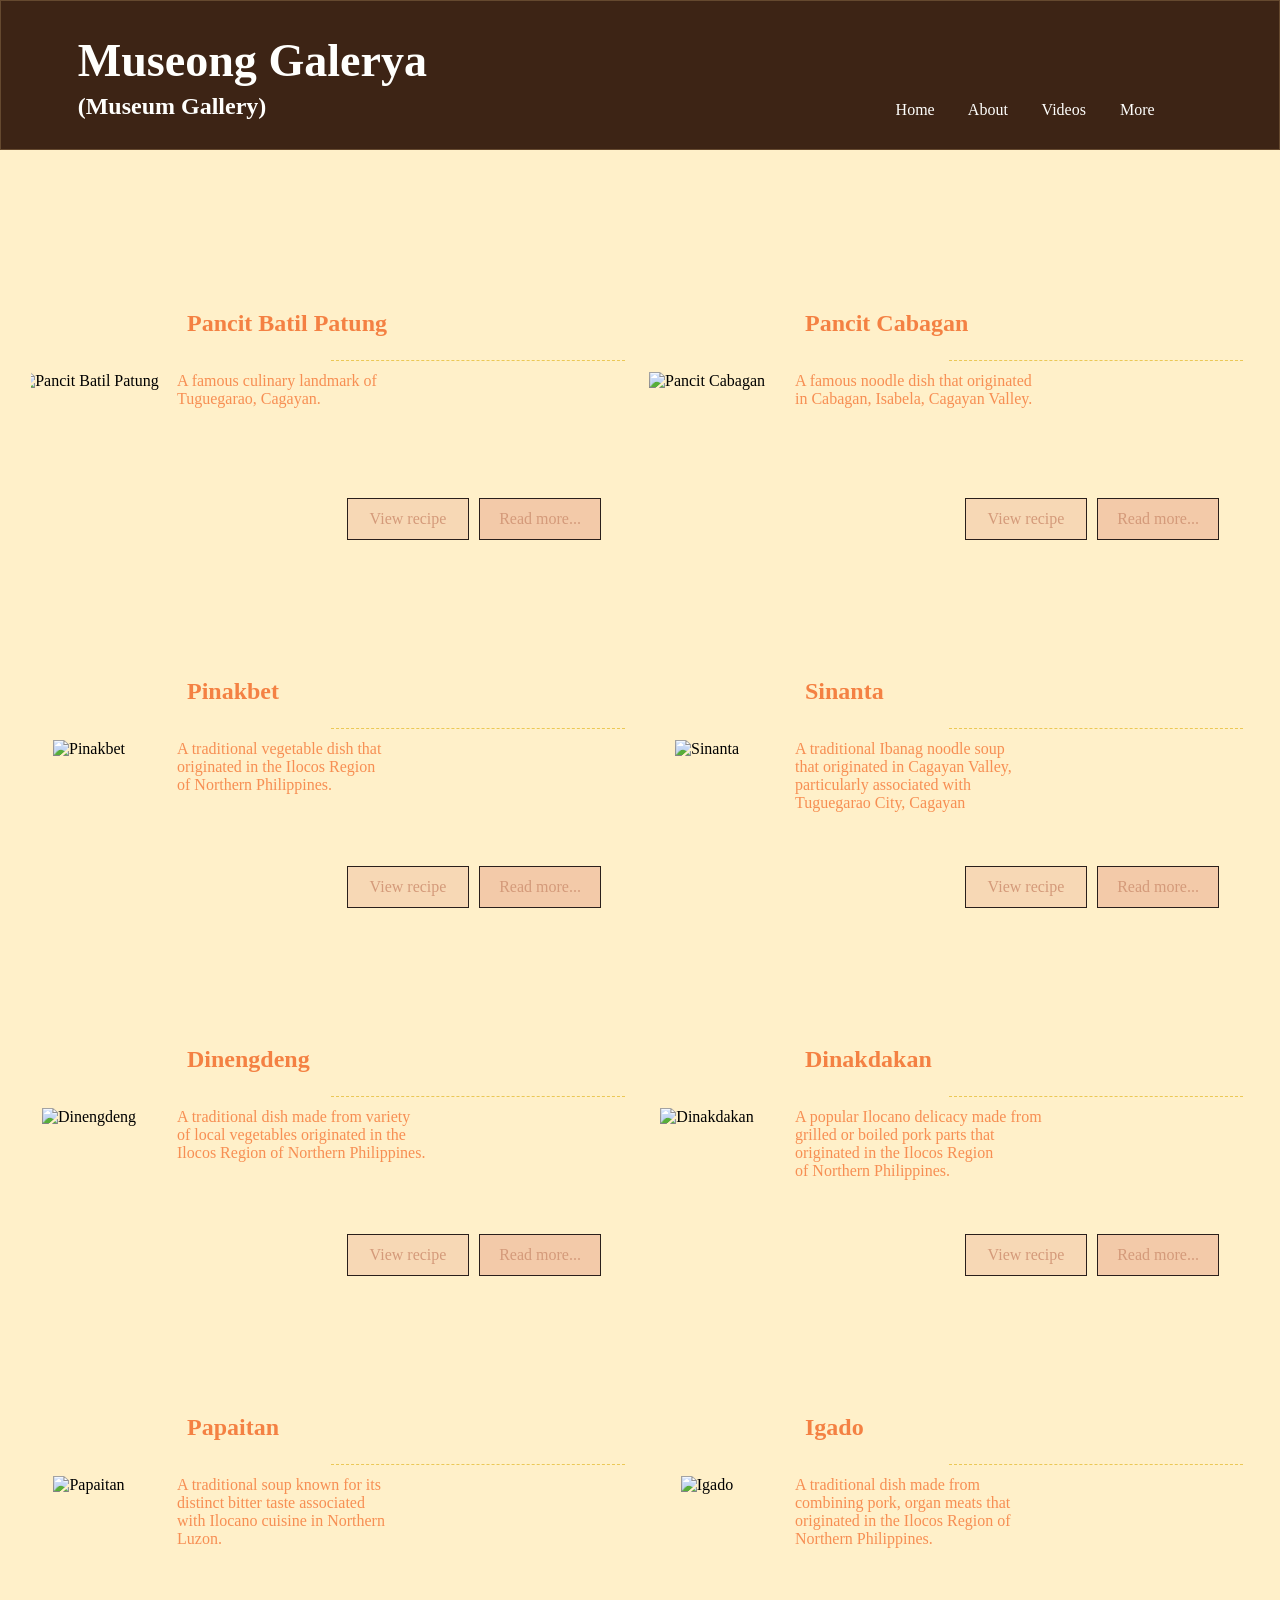
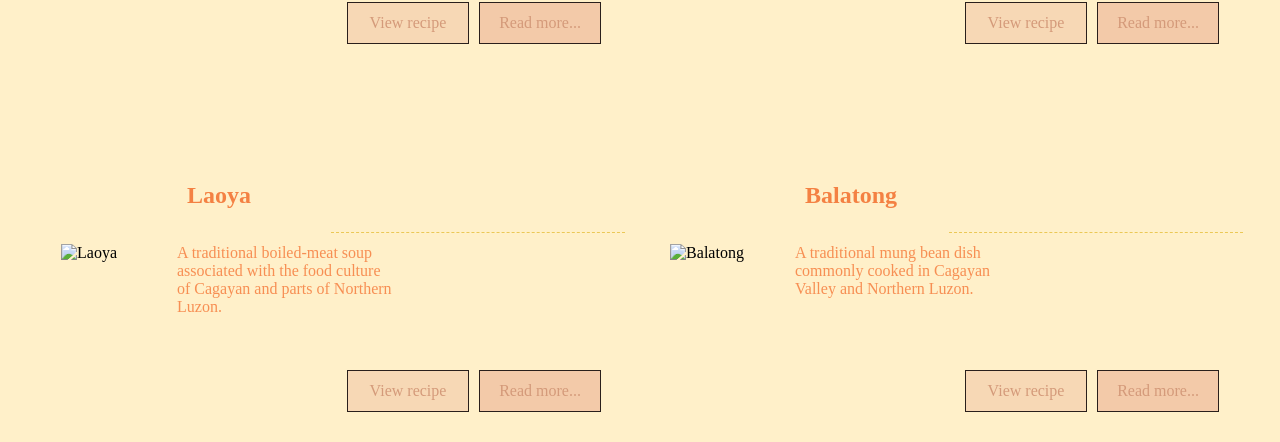
==== gallery.html @ 54f37524 "Add files via upload" ====
<!DOCTYPE html>
<html lang="en">
<head>
    <meta charset="UTF-8">
    <meta name="viewport" content="width=device-width, initial-scale=1.0">
    <title>Gallery</title>
    <link rel = "icon" type = "image/jpg" href = "images/logo.jpg">
    <link rel="stylesheet" href="gdesign.css">
</head>
<body>
    
    
    <div class="wrap">
        <div class="title">
            <h1 class="fix"><big><big>Museong Galerya</big></big></h1> 
            <h2 class="fixx">(Museum Gallery)</h2>
        <div class="nav"
        <nav>
            <a href="homepage.html">Home</a> 
            <a href="about.html">About</a>
            <a href="#">Videos</a><!--no desti-->
            <a href="#">More</a><!------------nation-->
        </nav>
        </div>
    </div>

        <div class="cardtable">
            <!--1-->
            <div class="card">
                <div class="corner top-left"></div>
                <div class="corner top-right"></div>
                <div class="corner bottom-left"></div>
                <div class="corner bottom-right"></div>
                <div class="dashed-line"></div>
                
                <div class="card-body">
                    <div class="card-left">
                        <img src="images/batil.png" alt="Pancit Batil Patung">
                    </div>
                    <div class="card-right">
                        <div class="card-content">
                            <h2>Pancit Batil Patung</h2>
                            <p>A famous culinary landmark of <br> Tuguegarao, Cagayan.</p>
                        </div>
                    </div>
                </div>

                <div class="bottom-ui">
                    <div class="btn">
                        <a href = "recipe.html"><p>View recipe</p></a>
                    </div>
                    <div class="btn-dark">
                        <a href="longdetails.html"><p>Read more...</p></a>
                    </div>
                </div>
                </div>

            
            <!--2-->
            <div class="card">
                <div class="corner top-left"></div>
                <div class="corner top-right"></div>
                <div class="corner bottom-left"></div>
                <div class="corner bottom-right"></div>
                <div class="dashed-line"></div>
                  
                
                <div class="card-body">
                    <div class="card-left">
                        <img src="images/cabagan.png" alt="Pancit Cabagan">
                    </div>
                    <div class="card-right">
                        <div class="card-content">
                            <h2>Pancit Cabagan</h2>
                            <p>A famous noodle dish that originated<br>in Cabagan, Isabela, Cagayan Valley.</p>
                        </div>
                    </div>
                </div>

                <div class="bottom-ui">
                    <div class="btn">
                        <a href = "recipe.html"><p>View recipe</p></a>
                    </div>
                    <div class="btn-dark">
                        <a href="longdetails.html"><p>Read more...</p></a>
                    </div>
                </div>
                </div>

            <!--3-->
            <div class="card">
                <div class="corner top-left"></div>
                <div class="corner top-right"></div>
                <div class="corner bottom-left"></div>
                <div class="corner bottom-right"></div>
                <div class="dashed-line"></div>
                
                <div class="card-body">
                    <div class="card-left">
                        <img src="images/pinakbet.png" alt="Pinakbet">
                    </div>
                    <div class="card-right">
                        <div class="card-content">
                            <h2>Pinakbet</h2>
                            <p>A traditional vegetable dish that<br> originated in the Ilocos Region<br>of Northern Philippines.</p>
                        </div>
                    </div>
                </div>

                <div class="bottom-ui">
                    <div class="btn">
                        <a href = "recipe.html"><p>View recipe</p></a>
                    </div>
                    <div class="btn-dark">
                        <a href="longdetails.html"><p>Read more...</p></a>
                    </div>
                </div>
                </div>

            <!--4-->
            <div class="card">
                <div class="corner top-left"></div>
                <div class="corner top-right"></div>
                <div class="corner bottom-left"></div>
                <div class="corner bottom-right"></div>
                <div class="dashed-line"></div>
                
                <div class="card-body">
                    <div class="card-left">
                        <img src="images/sinanta.png" alt="Sinanta">
                    </div>
                    <div class="card-right">
                         <div class="card-content">
                            <h2>Sinanta</h2>
                            <p>A traditional Ibanag noodle soup <br> that originated in Cagayan Valley, <br> particularly associated with <br> Tuguegarao City, Cagayan</p>
                        </div>
                    </div>
                </div>

                <div class="bottom-ui">
                    <div class="btn">
                        <a href = "recipe.html"><p>View recipe</p></a>
                    </div>
                    <div class="btn-dark">
                        <a href="longdetails.html"><p>Read more...</p></a>
                    </div>
                </div>
                </div>

            <!--5-->
            <div class="card">
                <div class="corner top-left"></div>
                <div class="corner top-right"></div>
                <div class="corner bottom-left"></div>
                <div class="corner bottom-right"></div>
                <div class="dashed-line"></div>
                
                <div class="card-body">
                    <div class="card-left">
                        <img src="images/dinengdeng.png" alt="Dinengdeng">
                    </div>
                    <div class="card-right">
                         <div class="card-content">
                            <h2>Dinengdeng</h2>
                            <p>A traditional dish made from variety<br> of local vegetables originated in the<br> Ilocos Region of Northern Philippines.</p>
                        </div>
                    </div>
                </div>

                <div class="bottom-ui">
                    <div class="btn">
                        <a href = "recipe.html"><p>View recipe</p></a>
                    </div>
                    <div class="btn-dark">
                        <a href="longdetails.html"><p>Read more...</p></a>
                    </div>
                </div>
                </div>

            <!--6-->
            <div class="card">
                <div class="corner top-left"></div>
                <div class="corner top-right"></div>
                <div class="corner bottom-left"></div>
                <div class="corner bottom-right"></div>
                <div class="dashed-line"></div>
                
                <div class="card-body">
                    <div class="card-left">
                        <img src="images/dinakdakan.png" alt="Dinakdakan">
                    </div>
                    <div class="card-right">
                        <div class="card-content">
                            <h2>Dinakdakan</h2>
                            <p>A popular Ilocano delicacy made from<br> grilled or boiled pork parts that<br> originated in the Ilocos Region<br> of Northern Philippines. </p>
                        </div>
                    </div>
                </div>

                <div class="bottom-ui">
                    <div class="btn">
                        <a href = "recipe.html"><p>View recipe</p></a>
                    </div>
                    <div class="btn-dark">
                        <a href="longdetails.html"><p>Read more...</p></a>
                    </div>
                </div>
                </div>

            <!--7-->
            <div class="card">
                <div class="corner top-left"></div>
                <div class="corner top-right"></div>
                <div class="corner bottom-left"></div>
                <div class="corner bottom-right"></div>
                <div class="dashed-line"></div>
                
                <div class="card-body">
                    <div class="card-left">
                        <img src="images/papaitan.png" alt="Papaitan">
                    </div>
                    <div class="card-right">
                        <div class="card-content">
                            <h2>Papaitan</h2>
                            <p>A traditional soup known for its<br> distinct bitter taste associated<br> with Ilocano cuisine in Northern<br> Luzon.</p>
                        </div>
                    </div>
                </div>

                <div class="bottom-ui">
                    <div class="btn">
                        <a href = "recipe.html"><p>View recipe</p></a>
                    </div>
                    <div class="btn-dark">
                        <a href="longdetails.html"><p>Read more...</p></a>
                    </div>
                </div>
                </div>

            <!--8-->
            <div class="card">
                <div class="corner top-left"></div>
                <div class="corner top-right"></div>
                <div class="corner bottom-left"></div>
                <div class="corner bottom-right"></div>
                <div class="dashed-line"></div>
                
                <div class="card-body">
                    <div class="card-left">
                        <img src="images/igado.png" alt="Igado">
                    </div>
                    <div class="card-right">
                        <div class="card-content">
                            <h2>Igado</h2>
                            <p>A traditional dish made from<br> combining pork, organ meats that<br> originated in the Ilocos Region of<br> Northern Philippines.</p>
                        </div>
                    </div>
                </div>

                
                <div class="bottom-ui">
                    <div class="btn">
                        <a href = "recipe.html"><p>View recipe</p></a>
                    </div>
                    <div class="btn-dark">
                        <a href="longdetails.html"><p>Read more...</p></a>
                    </div>
                </div>
                </div>

            <!--9-->
            <div class="card">
                <div class="corner top-left"></div>
                <div class="corner top-right"></div>
                <div class="corner bottom-left"></div>
                <div class="corner bottom-right"></div>
                <div class="dashed-line"></div>
                
                <div class="card-body">
                    <div class="card-left">
                        <img src="images/laoya.png" alt="Laoya">
                    </div>
                    <div class="card-right">
                        <div class="card-content">
                            <h2>Laoya</h2>
                            <p>A traditional boiled-meat soup<br> associated with the food culture<br> of Cagayan and parts of Northern<br> Luzon.</p>
                        </div>
                    </div>
                </div>

                <div class="bottom-ui">
                    <div class="btn">
                        <a href = "recipe.html"><p>View recipe</p></a>
                    </div>
                    <div class="btn-dark">
                        <a href="longdetails.html"><p>Read more...</p></a>
                    </div>
                </div>
                </div>

            <!--10-->
            <div class="card">
                <div class="corner top-left"></div>
                <div class="corner top-right"></div>
                <div class="corner bottom-left"></div>
                <div class="corner bottom-right"></div>
                <div class="dashed-line"></div>
                
                <div class="card-body">
                    <div class="card-left">
                        <img src="images/balatong.png" alt="Balatong">
                    </div>
                    <div class="card-right">
                        <div class="card-content">
                            <h2>Balatong</h2>
                            <p>A traditional mung bean dish<br> commonly cooked in Cagayan<br> Valley and Northern Luzon.</p>
                        </div>
                    </div>
                </div>

                <div class="bottom-ui">
                    <div class="btn">
                        <a href = "recipe.html"><p>View recipe</p></a>
                    </div>
                    <div class="btn-dark">
                        <a href="longdetails.html"><p>Read more...</p></a>
                    </div>
                </div>
                </div>

        </div> <!-- End of cardtable -->
    </div> <!-- End of wrap -->

</body>
</html>
---- gdesign.css ----
body, html {
    margin: 0;
    padding: 0;
    width: 100%;
    overflow-x: hidden; 
    background-color: #fff0c9;
}
@font-face {
  font-family: 'Playfair Display';
  src: url('fonts/Playfair_Display/PlayfairDisplay-VariableFont_wght.ttf') format('truetype');
  font-weight: 700;
  font-style: normal;
}

@font-face {
  font-family: 'Lora';
  src: url('fonts/Lora/Lora-Italic-VariableFont_wght.ttf') format('truetype');
  font-weight: 400;
  font-style: normal;
}

.nav{
    position: relative;
    top: 50px;
    left: 70%;
    font-family: 'Playfair Display';
    max-width: fit-content; 
}
.nav a{
    color: #fffffd; 
    text-decoration: none;
    margin-right: 30px;
}
.nav a:hover{
    text-decoration: none;
    margin-right: 30px;
    color: #1c9611;
    text-shadow: 0 0 10px rgba(35, 99, 6, 0.8);
}

.wrap { 
    display: flex; 
    flex-direction: column;      
    box-sizing: border-box; 
    justify-content: flex-start; 
}

.title {
    position: relative; 
    width: 100%;    
    min-height: 150px;                       
    background-color:#3D2415; 
    color: #fffffd;                         
    padding: 50px 0px 40px 0;           
    box-sizing: border-box;                   
    border: 1px solid rgba(193, 160, 107, 0.3); 
    overflow: hidden; 
}
.title .fix{
    position: absolute;
    text-align: right;
    font-family: 'Playfair Display';
    left: 6%;
    top: 12px;
}
.title .fixx{
    position: absolute;
    text-align: right;
    left: 6%;
    top: 49%;
}

/*card stuffs*/
.cardtable {
    display: flex;           
    flex-wrap: wrap;        
    gap: 18px;              
    justify-content: center; 
    width: 100%;
    margin-top: 70px; 
}
.card {
    position: relative;
    width: 600px;  
    max-width: 100%;
    height: 350px;
    padding: 30px;
    box-sizing: border-box;
    overflow: hidden;
    cursor: pointer; 
    transition: all 0.4s ease; 
}

.corner {
    position: absolute;
    width: 25px;
    height: 25px;
    border: 2px solid #fff0c9; 
    transition: all 0.4s ease;
    z-index: 2;
}

.top-left { top: 15px; left: 15px; border-right: none; border-bottom: none; }
.top-right { top: 15px; right: 15px; border-left: none; border-bottom: none; }
.bottom-left { bottom: 9px; left: 9px; border-right: none; border-top: none; }
.bottom-right { bottom: 9px; right: 9px; border-left: none; border-top: none; }

.dashed-line {
    position: absolute;
    top: 40%;
    left: 50%;
    width: 49%;
    border-top: 1px dashed #ebc856 ; 
    transition: all 0.4s ease;
}

.bottom-ui {
    position: absolute;
    bottom: 30px;
    right: 30px;
    display: flex;
    gap: 10px;
}

.btn, .btn-dark {
    height: 40px;
    border: 1px solid #2a1f1b;
    display: flex;
    align-items: center;
    justify-content: center;
}

.btn:hover, .btn:hover p {
    background-color: #3c3b3b ;
    color: rgb(255, 196, 0);
    text-decoration: none;
}
.btn-dark:hover, .btn-dark:hover p {
    background-color: #17120e ;
    color: rgb(255, 196, 0);
    text-decoration: none;
}

.bottom-ui p, a{
 color:#d49a7a;
 text-decoration: none;
}
.btn { width: 120px; background-color: rgba(179, 0, 0, 0.1); }
.btn-dark { width: 120px; background-color: rgba(179, 6, 6, 0.16); }


.card-body {
    display: flex;           
    flex-direction: row;     
    height: 90%;            
    gap: 20px;               
    padding-bottom: 60px;  
    box-sizing: border-box;
}

.card-left {
    flex: 0 0 40%;      
    display: flex;
    align-items: center;     
    justify-content: center; 
}

.card-left img {
    position: relative;
    top: 30px;
    left: -80px;                              
    max-width: 390px;         
    height: auto;
    margin: 0;                 
}

.card-right {
    flex: 1;                
    display: flex;
    flex-direction: column;
    justify-content: flex-start;
    padding-top: 60px;          
    white-space: nowrap;
}


.card-content h2 {
    color: #f48143;
    margin: 0 0 10px 0;
    transition: all 0.4s ease;
    font-family: 'Playfair Display';
    text-align: left;      
    position: relative;
    right: 110px;  
}

.card-content p {
    color: #f68244e3;
    transition: all 0.4s ease;
    margin: 0;         
    font-family: 'Lora';      
    text-align: left;        
    position: relative;
    top: 25px;
    right: 120px;
}

.card:hover .corner {
    border-color: #0f0601 ;
    filter: drop-shadow(0 0 6px #d49a7a ); 
}

.card:hover .dashed-line {
    border-top-color: #0a230f ;
}

.card:hover .card-content h2 {
    color: #2d2305 ;
    text-shadow: 0 0 10px rgba(227, 196, 129, 0.8);
}
.card:hover .card-content p {
    color: rgb(7, 116, 39);
} /*end of card stuffs*/

@media (max-width: 1200px) {
    .nav {
        left: 0;
        margin-left: auto;
        margin-right: 4%;
        max-width: 43%;
    }
}
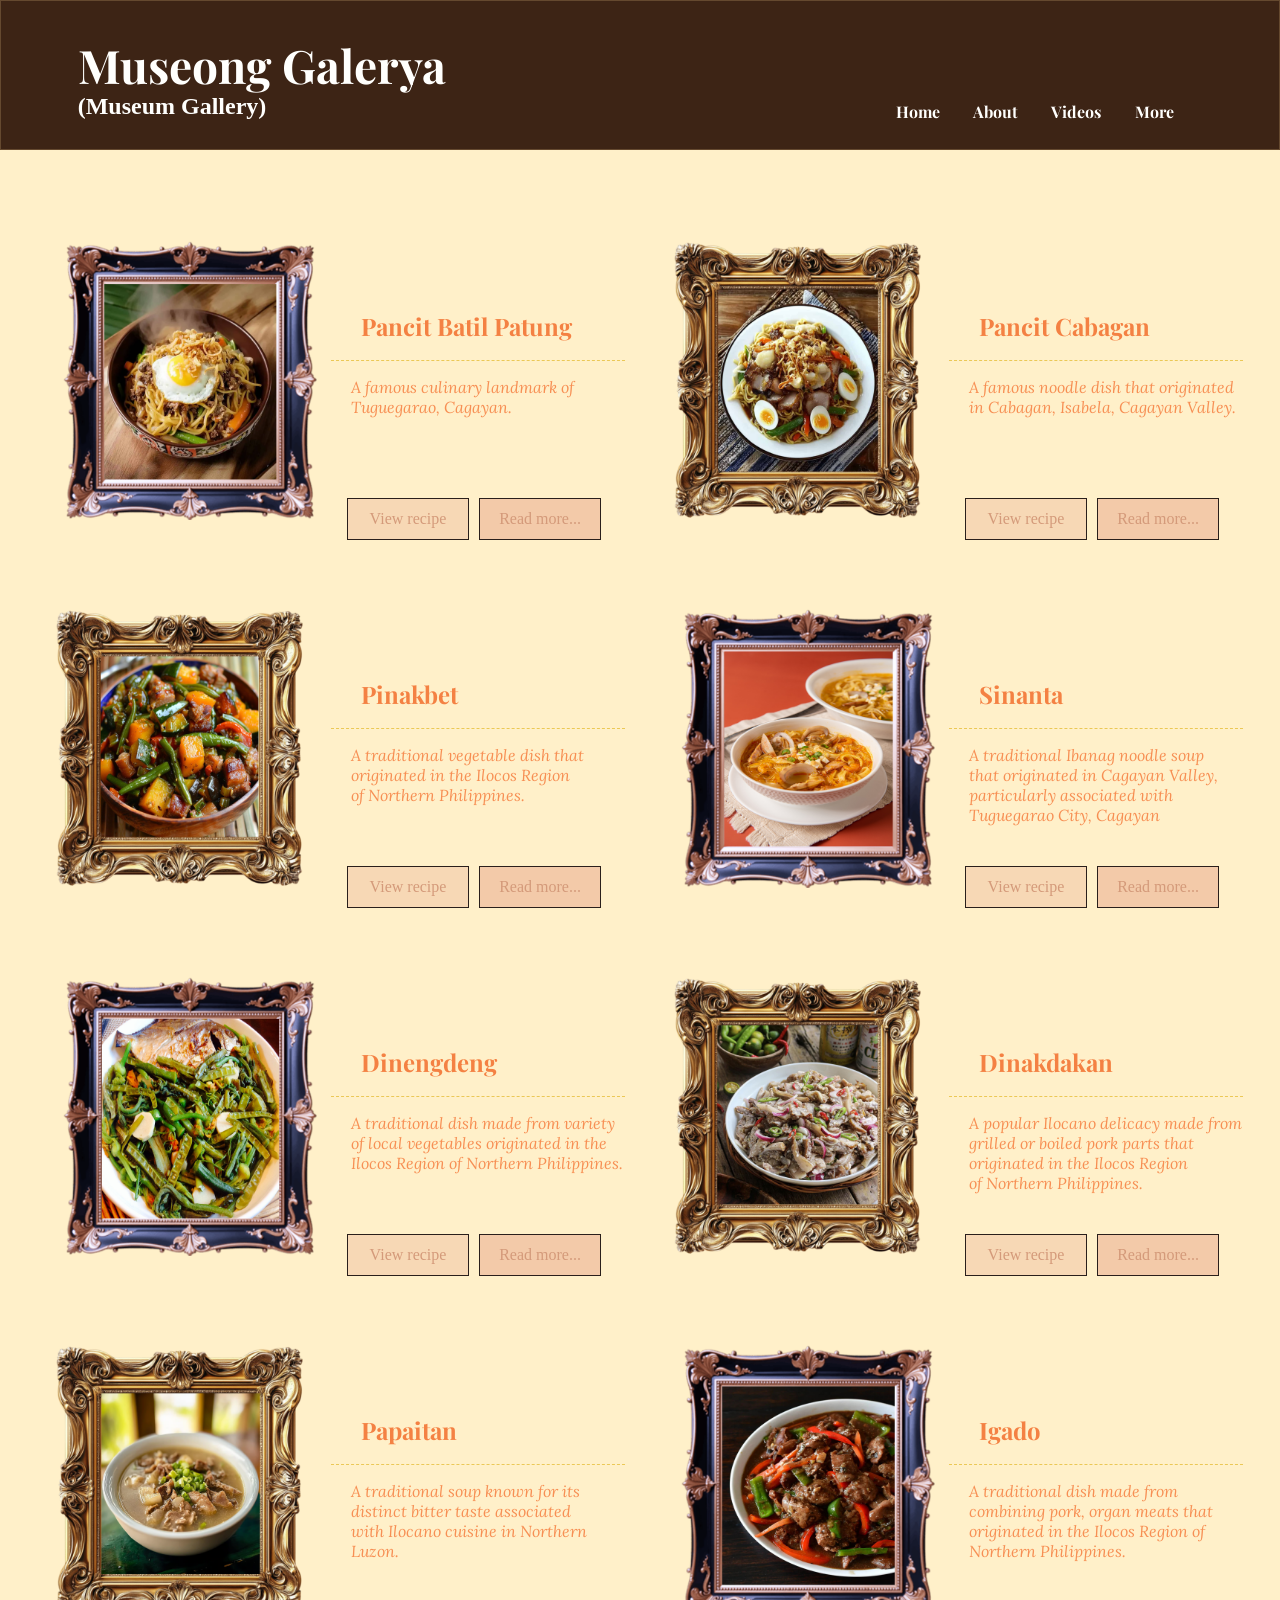
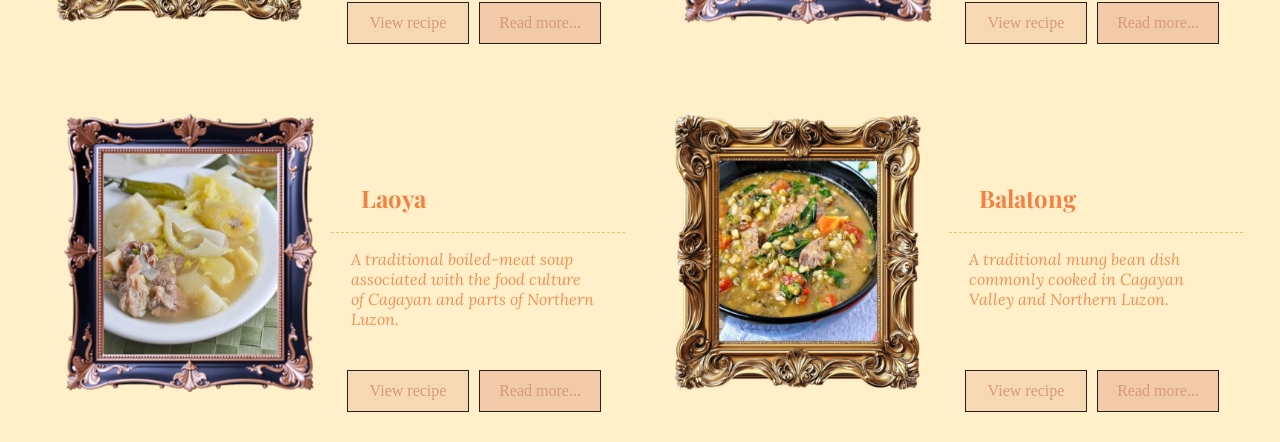
==== commit 5d57c03e: "Update gallery.html cause homepage here is now index" ====
--- a/gallery.html
+++ b/gallery.html
@@ -16,7 +16,7 @@
             <h2 class="fixx">(Museum Gallery)</h2>
         <div class="nav"
         <nav>
-            <a href="homepage.html">Home</a> 
+            <a href="index.html">Home</a> 
             <a href="about.html">About</a>
             <a href="#">Videos</a><!--no desti-->
             <a href="#">More</a><!------------nation-->
@@ -332,4 +332,4 @@
     </div> <!-- End of wrap -->
 
 </body>
-</html>+</html>
